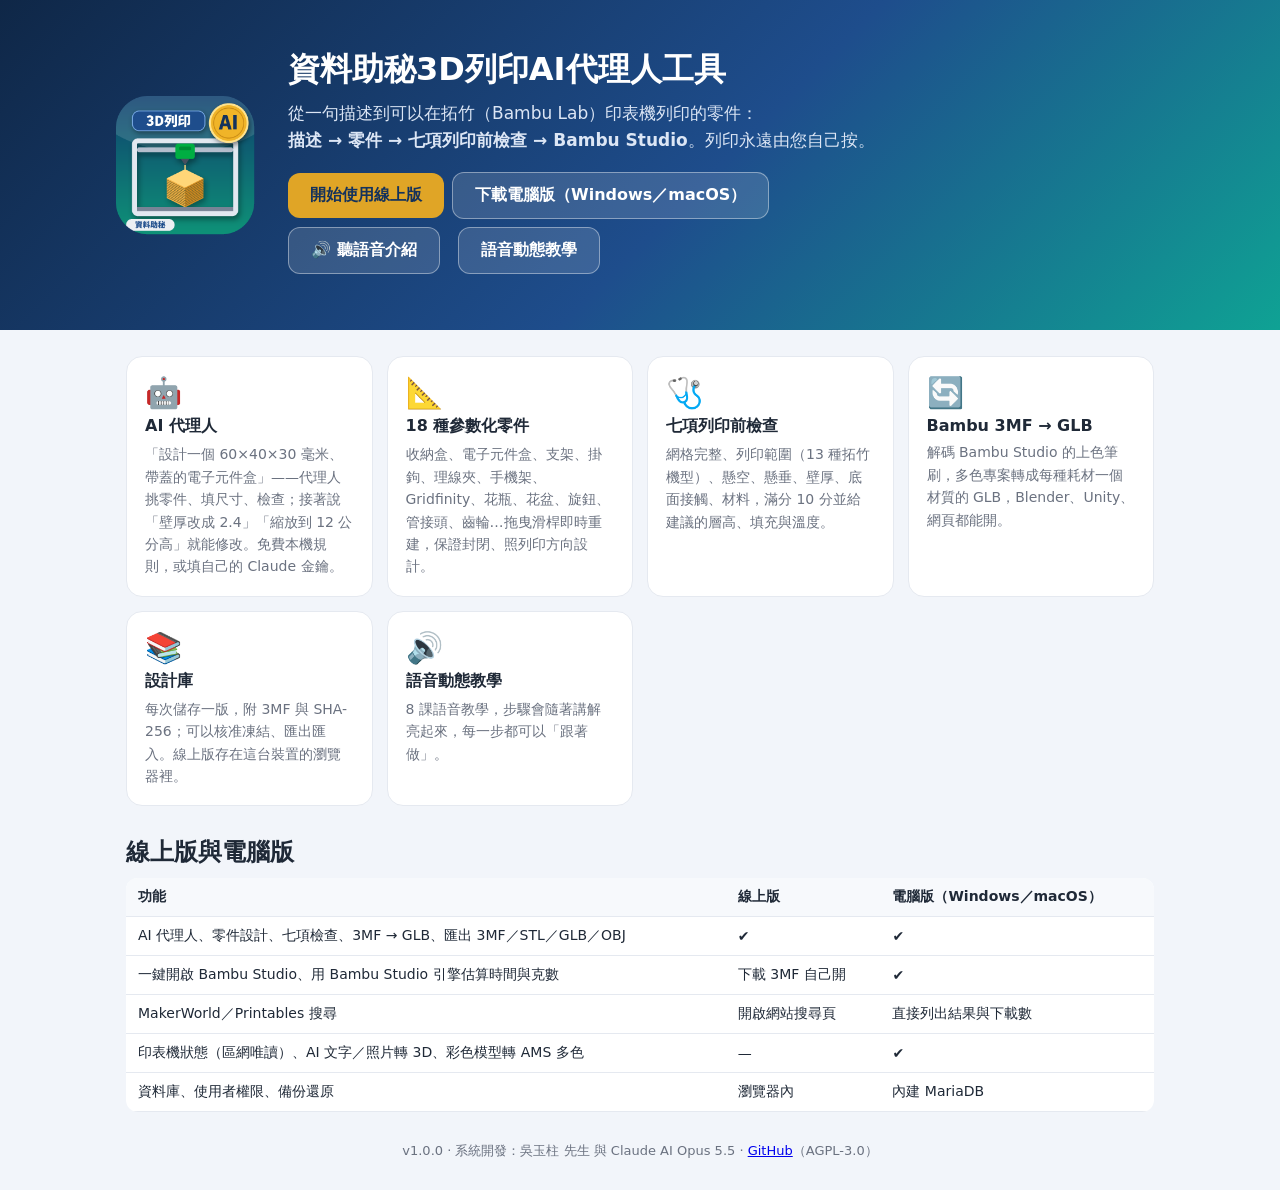
==== docs/index.html @ a63c2c30 "線上版（GitHub Pages）：AI 代理人、18 種零件（manifold wasm）、七項檢查、3MF→GLB、設計庫、語音教學、PWA Co-Authored-By: Claude Opus" ====
<!doctype html>
<html lang="zh-Hant-TW">
<head>
<meta charset="utf-8">
<meta name="viewport" content="width=device-width, initial-scale=1">
<title>資料助秘3D列印AI代理人工具</title>
<meta name="description" content="從一句描述到可以在拓竹印表機列印的零件：AI 代理人、18 種參數化零件、七項列印前檢查、Bambu 3MF ↔ GLB。">
<meta name="theme-color" content="#0F2747">
<link rel="icon" href="icon.png">
<link rel="apple-touch-icon" href="icon.png">
<link rel="manifest" href="manifest.webmanifest">
<style>
:root { --p:#1E4D8C; --a:#0FA294; --g:#E0A526; --t:#1F2937; --m:#6B7280; --l:#E5E9F0; }
* { box-sizing:border-box; } body { margin:0; font-family:"Noto Sans TC","Microsoft JhengHei","PingFang TC",system-ui,sans-serif; color:var(--t); background:#F2F5FA; }
.hero { background:linear-gradient(135deg,#0F2747,#1E4D8C 55%,#0FA294); color:#fff; padding:48px 20px; }
.wrap { max-width:1060px; margin:0 auto; } .hero .wrap { display:flex; gap:28px; align-items:center; flex-wrap:wrap; }
.hero img { width:150px; height:150px; } h1 { margin:0 0 8px; font-size:32px; } .hero p { color:#DCE6F5; font-size:17px; line-height:1.6; margin:0 0 18px; }
.btn { display:inline-block; border-radius:12px; padding:12px 22px; font-weight:700; text-decoration:none; margin:0 8px 8px 0; }
.b1 { background:var(--g); color:#14325C; } .b2 { background:#fff2; color:#fff; border:1px solid #fff6; }
.grid { display:grid; grid-template-columns:repeat(auto-fit,minmax(230px,1fr)); gap:14px; margin:26px 0; }
.card { background:#fff; border:1px solid var(--l); border-radius:16px; padding:18px; } .card b { display:block; font-size:16px; margin:6px 0; } .card span { color:var(--m); font-size:14px; line-height:1.6; }
.ic { font-size:30px; } h2 { margin:30px 0 10px; } table { width:100%; border-collapse:collapse; background:#fff; border-radius:12px; overflow:hidden; }
td,th { padding:10px 12px; border-bottom:1px solid var(--l); text-align:left; font-size:14px; } th { background:#F7F9FC; }
footer { color:var(--m); font-size:13px; text-align:center; padding:30px 10px; }
.voice { display:flex; gap:10px; align-items:center; flex-wrap:wrap; }
</style>
</head>
<body>
<div class="hero"><div class="wrap"><img src="icon.png" alt="資料助秘3D列印AI代理人工具圖示"><div style="flex:1;min-width:260px">
  <h1>資料助秘3D列印AI代理人工具</h1>
  <p>從一句描述到可以在拓竹（Bambu Lab）印表機列印的零件：<br><b>描述 → 零件 → 七項列印前檢查 → Bambu Studio</b>。列印永遠由您自己按。</p>
  <a class="btn b1" href="app/">開始使用線上版</a><a class="btn b2" href="https://github.com/achir1015/zms-print-agent/releases/latest">下載電腦版（Windows／macOS）</a>
  <div class="voice"><button class="btn b2" id="intro" style="border:1px solid #fff6;cursor:pointer;font:inherit;font-weight:700">🔊 聽語音介紹</button><a class="btn b2" href="app/#help">語音動態教學</a></div>
</div></div></div>
<div class="wrap" style="padding:0 16px">
  <div class="grid">
    <div class="card"><div class="ic">🤖</div><b>AI 代理人</b><span>「設計一個 60×40×30 毫米、帶蓋的電子元件盒」——代理人挑零件、填尺寸、檢查；接著說「壁厚改成 2.4」「縮放到 12 公分高」就能修改。免費本機規則，或填自己的 Claude 金鑰。</span></div>
    <div class="card"><div class="ic">📐</div><b>18 種參數化零件</b><span>收納盒、電子元件盒、支架、掛鉤、理線夾、手機架、Gridfinity、花瓶、花盆、旋鈕、管接頭、齒輪…拖曳滑桿即時重建，保證封閉、照列印方向設計。</span></div>
    <div class="card"><div class="ic">🩺</div><b>七項列印前檢查</b><span>網格完整、列印範圍（13 種拓竹機型）、懸空、懸垂、壁厚、底面接觸、材料，滿分 10 分並給建議的層高、填充與溫度。</span></div>
    <div class="card"><div class="ic">🔄</div><b>Bambu 3MF → GLB</b><span>解碼 Bambu Studio 的上色筆刷，多色專案轉成每種耗材一個材質的 GLB，Blender、Unity、網頁都能開。</span></div>
    <div class="card"><div class="ic">📚</div><b>設計庫</b><span>每次儲存一版，附 3MF 與 SHA-256；可以核准凍結、匯出匯入。線上版存在這台裝置的瀏覽器裡。</span></div>
    <div class="card"><div class="ic">🔊</div><b>語音動態教學</b><span>8 課語音教學，步驟會隨著講解亮起來，每一步都可以「跟著做」。</span></div>
  </div>
  <h2>線上版與電腦版</h2>
  <table><tr><th>功能</th><th>線上版</th><th>電腦版（Windows／macOS）</th></tr>
    <tr><td>AI 代理人、零件設計、七項檢查、3MF → GLB、匯出 3MF／STL／GLB／OBJ</td><td>✔</td><td>✔</td></tr>
    <tr><td>一鍵開啟 Bambu Studio、用 Bambu Studio 引擎估算時間與克數</td><td>下載 3MF 自己開</td><td>✔</td></tr>
    <tr><td>MakerWorld／Printables 搜尋</td><td>開啟網站搜尋頁</td><td>直接列出結果與下載數</td></tr>
    <tr><td>印表機狀態（區網唯讀）、AI 文字／照片轉 3D、彩色模型轉 AMS 多色</td><td>—</td><td>✔</td></tr>
    <tr><td>資料庫、使用者權限、備份還原</td><td>瀏覽器內</td><td>內建 MariaDB</td></tr></table>
</div>
<footer>v<span id="v"></span> · 系統開發：吳玉柱 先生 與 Claude AI Opus 5.5 · <a href="https://github.com/achir1015/zms-print-agent">GitHub</a>（AGPL-3.0）</footer>
<script type="module">
import { DATA } from "./app/data.js";
document.getElementById("v").textContent = DATA.version;
const a = new Audio("voice/intro.mp3");
document.getElementById("intro").onclick = () => a.paused ? a.play() : a.pause();
if ("serviceWorker" in navigator && location.protocol === "https:") navigator.serviceWorker.register("sw.js").catch(() => {});
</script>
</body>
</html>
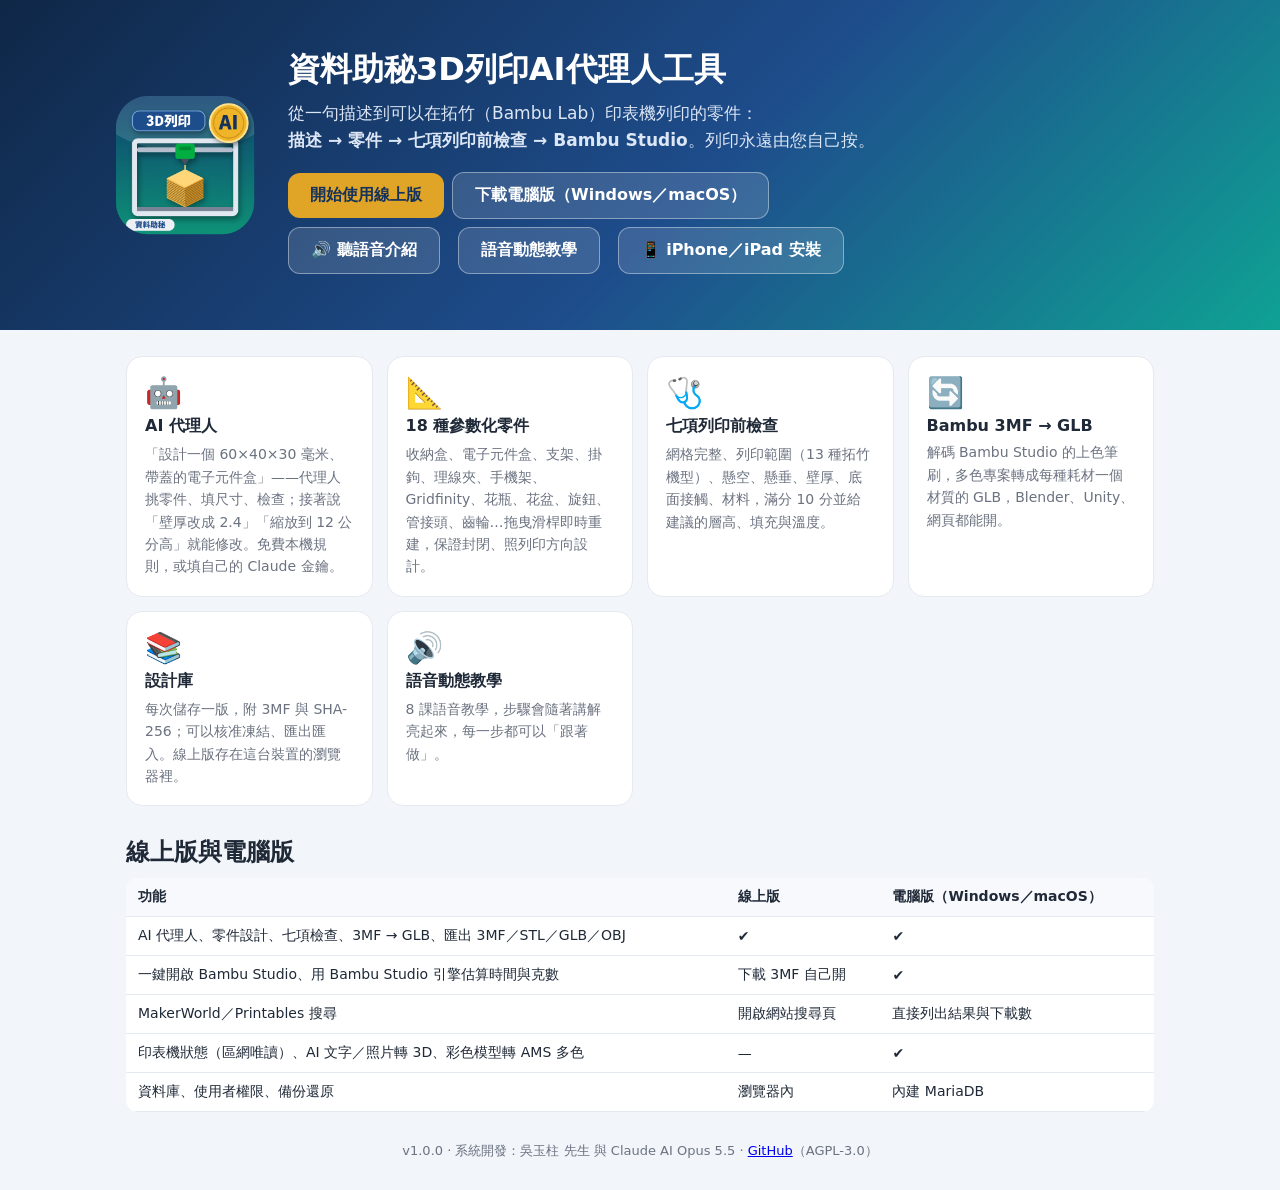
==== commit 13c184e2: "iPhone／iPad 版：WKWebView 外殼（內建網頁離線可用）、分享面板存檔、檢查更新、線上安裝頁 Co-Authored-By: Claude Opus 5.5 <noreply@anth" ====
--- a/docs/index.html
+++ b/docs/index.html
@@ -30,7 +30,7 @@
   <h1>資料助秘3D列印AI代理人工具</h1>
   <p>從一句描述到可以在拓竹（Bambu Lab）印表機列印的零件：<br><b>描述 → 零件 → 七項列印前檢查 → Bambu Studio</b>。列印永遠由您自己按。</p>
   <a class="btn b1" href="app/">開始使用線上版</a><a class="btn b2" href="https://github.com/achir1015/zms-print-agent/releases/latest">下載電腦版（Windows／macOS）</a>
-  <div class="voice"><button class="btn b2" id="intro" style="border:1px solid #fff6;cursor:pointer;font:inherit;font-weight:700">🔊 聽語音介紹</button><a class="btn b2" href="app/#help">語音動態教學</a></div>
+  <div class="voice"><button class="btn b2" id="intro" style="border:1px solid #fff6;cursor:pointer;font:inherit;font-weight:700">🔊 聽語音介紹</button><a class="btn b2" href="app/#help">語音動態教學</a><a class="btn b2" href="ios/">📱 iPhone／iPad 安裝</a></div>
 </div></div></div>
 <div class="wrap" style="padding:0 16px">
   <div class="grid">
